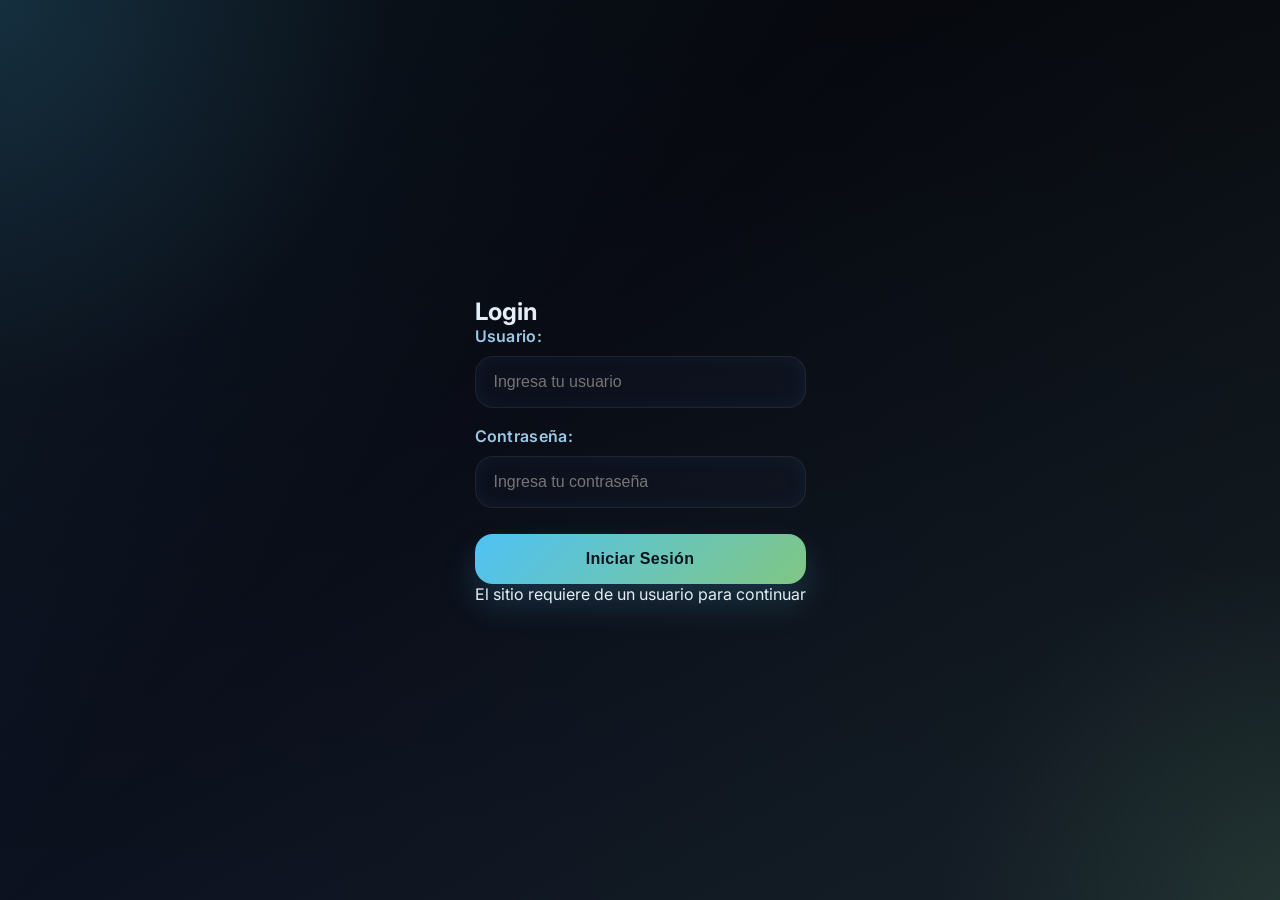
==== index.html @ cb645864 "Limpiando sitio de inicion de sesion" ====
<!DOCTYPE html>
<html lang="es">
<head>
<meta charset="UTF-8">
<meta name="viewport" content="width=device-width, initial-scale=1.0">
<title>Raulo Online</title>

<link href="https://fonts.googleapis.com/css2?family=Poppins:wght@700&family=Inter:wght@300;400&display=swap" rel="stylesheet">

<link rel="stylesheet" href="login.css">

</head>

<body>

<!-- 🔽 MODAL DE LOGIN -->
<div class="login-overlay" id="loginOverlay">
    <div class="login-container">
        <h2>Login</h2>
        <form id="loginForm" onsubmit="handleLogin(event)">
            <div class="form-group">
                <label for="username">Usuario:</label>
                <input type="text" id="username" placeholder="Ingresa tu usuario" required>
            </div>
            <div class="form-group">
                <label for="password">Contraseña:</label>
                <input type="password" id="password" placeholder="Ingresa tu contraseña" required>
            </div>
            <button type="submit" class="login-btn">Iniciar Sesión</button>
        </form>
        <p class="login-info">El sitio requiere de un usuario para continuar</p>
    </div>
</div>
</body>
</html>
---- login.css ----
* {
    box-sizing: border-box;
    margin: 0;
    padding: 0;
}

:root {
    color-scheme: dark;
    font-family: 'Inter', sans-serif;
    background: #080a12;
    color: #e6eef7;
}

body {
    min-height: 100vh;
    display: grid;
    place-items: center;
    background: radial-gradient(circle at top left, rgba(79, 195, 247, 0.14), transparent 25%),
                radial-gradient(circle at bottom right, rgba(129, 199, 132, 0.12), transparent 22%),
                linear-gradient(180deg, #07090f 0%, #0d1220 100%);
}

body::before {
    content: "";
    position: fixed;
    inset: 0;
    background: linear-gradient(135deg, rgba(79, 195, 247, 0.08), transparent 40%, rgba(129, 199, 132, 0.08));
    pointer-events: none;
}

.page-shell {
    width: min(100%, 440px);
    padding: 24px;
    position: relative;
    z-index: 1;
}

.login-card {
    background: rgba(12, 15, 26, 0.92);
    border: 1px solid rgba(255, 255, 255, 0.08);
    border-radius: 30px;
    box-shadow: 0 30px 80px rgba(0, 0, 0, 0.45), 0 0 0 1px rgba(79, 195, 247, 0.06);
    backdrop-filter: blur(20px);
    padding: 40px 32px;
    animation: appear 0.9s ease forwards;
}

.brand-block {
    display: inline-flex;
    align-items: baseline;
    gap: 0.5rem;
    margin-bottom: 24px;
}

.brand-label {
    font-size: 2rem;
    font-family: 'Poppins', sans-serif;
    letter-spacing: -0.06em;
    background: linear-gradient(135deg, #4fc3f7, #81c784);
    -webkit-background-clip: text;
    -webkit-text-fill-color: transparent;
}

.brand-tag {
    font-size: 1rem;
    color: #a2cfe0;
    text-transform: uppercase;
    letter-spacing: 0.2em;
}

.login-card h1 {
    font-size: clamp(2rem, 2.5vw, 2.4rem);
    margin-bottom: 12px;
    color: #f8fbff;
}

.lead {
    color: #a7b6ca;
    margin-bottom: 28px;
    line-height: 1.8;
}

.form-group {
    margin-bottom: 18px;
}

.form-group label {
    display: block;
    margin-bottom: 10px;
    color: #9cc8e7;
    font-weight: 600;
    letter-spacing: 0.02em;
}

.form-group input {
    width: 100%;
    padding: 16px 18px;
    border-radius: 18px;
    border: 1px solid rgba(255, 255, 255, 0.08);
    background: rgba(14, 17, 30, 0.95);
    color: #eef6ff;
    font-size: 1rem;
    box-shadow: inset 0 0 20px rgba(79, 195, 247, 0.06);
    transition: border-color 0.3s ease, transform 0.3s ease;
}

.form-group input:focus {
    outline: none;
    border-color: rgba(79, 195, 247, 0.8);
    transform: translateY(-1px);
}

.login-btn {
    width: 100%;
    display: inline-flex;
    justify-content: center;
    align-items: center;
    padding: 16px 20px;
    margin-top: 8px;
    border: none;
    border-radius: 18px;
    background: linear-gradient(135deg, #4fc3f7, #81c784);
    color: #08101d;
    font-weight: 700;
    font-size: 1rem;
    letter-spacing: 0.02em;
    cursor: pointer;
    box-shadow: 0 18px 35px rgba(79, 195, 247, 0.18);
    transition: transform 0.3s ease, box-shadow 0.3s ease, filter 0.3s ease;
}

.login-btn:hover {
    transform: translateY(-2px);
    box-shadow: 0 24px 48px rgba(79, 195, 247, 0.24);
    filter: saturate(1.05);
}

.login-btn:active {
    transform: translateY(0);
}

.disclaimer {
    margin-top: 24px;
    color: #8ea8c1;
    font-size: 0.92rem;
    line-height: 1.7;
    opacity: 0.85;
}

@keyframes appear {
    from {
        opacity: 0;
        transform: translateY(24px) scale(0.98);
    }
    to {
        opacity: 1;
        transform: translateY(0) scale(1);
    }
}

@media (max-width: 520px) {
    .login-card {
        padding: 28px 22px;
    }

    .brand-label {
        font-size: 1.75rem;
    }
}
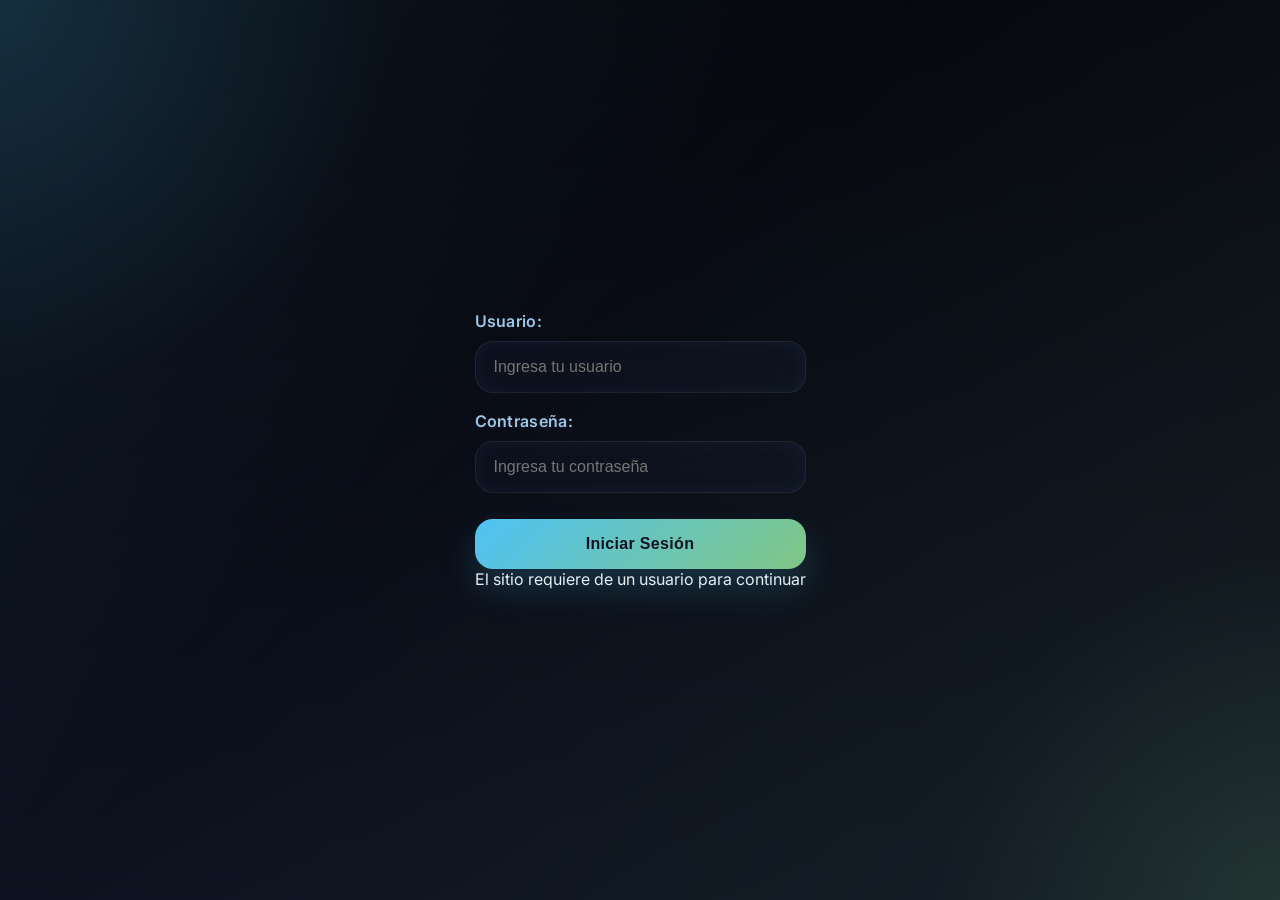
==== commit b712363e: "Modificando Login" ====
--- a/index.html
+++ b/index.html
@@ -16,7 +16,6 @@
 <!-- 🔽 MODAL DE LOGIN -->
 <div class="login-overlay" id="loginOverlay">
     <div class="login-container">
-        <h2>Login</h2>
         <form id="loginForm" onsubmit="handleLogin(event)">
             <div class="form-group">
                 <label for="username">Usuario:</label>
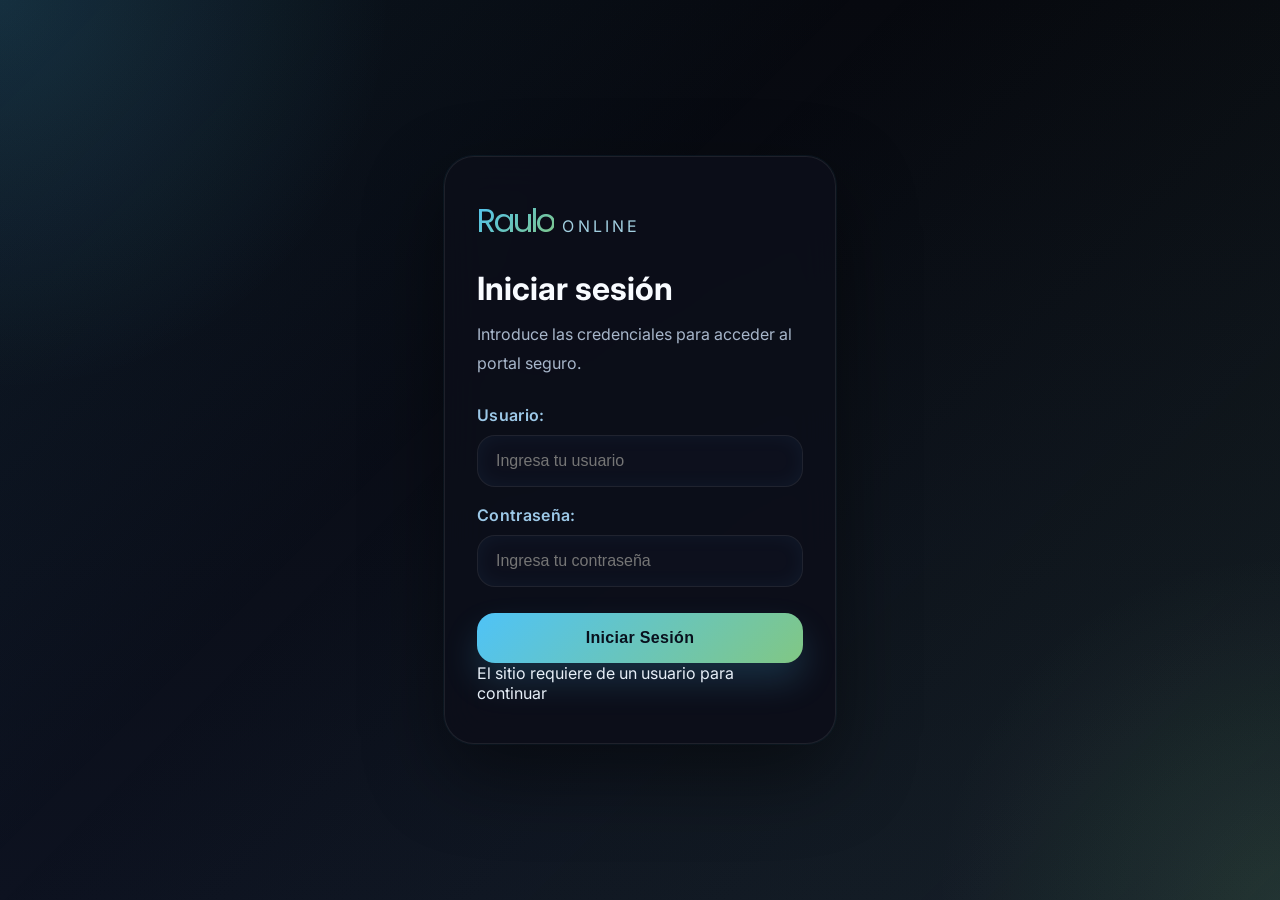
==== commit 78cf9a7b: "Creando usuarios en login Co-authored-by: Copilot <copilot@github.com>" ====
--- a/index.html
+++ b/index.html
@@ -6,17 +6,18 @@
 <title>Raulo Online</title>
 
 <link href="https://fonts.googleapis.com/css2?family=Poppins:wght@700&family=Inter:wght@300;400&display=swap" rel="stylesheet">
-
 <link rel="stylesheet" href="login.css">
-
 </head>
-
 <body>
-
-<!-- 🔽 MODAL DE LOGIN -->
-<div class="login-overlay" id="loginOverlay">
-    <div class="login-container">
-        <form id="loginForm" onsubmit="handleLogin(event)">
+<div class="page-shell">
+    <div class="login-card">
+        <div class="brand-block">
+            <span class="brand-label">Raulo</span>
+            <span class="brand-tag">Online</span>
+        </div>
+        <h1>Iniciar sesión</h1>
+        <p class="lead">Introduce las credenciales para acceder al portal seguro.</p>
+        <form id="loginForm">
             <div class="form-group">
                 <label for="username">Usuario:</label>
                 <input type="text" id="username" placeholder="Ingresa tu usuario" required>
@@ -30,5 +31,35 @@
         <p class="login-info">El sitio requiere de un usuario para continuar</p>
     </div>
 </div>
+<script>
+const validCredentials = [
+    { user: "admin", pass: "admin" }
+];
+
+function handleLogin(event) {
+    event.preventDefault();
+    const username = document.getElementById("username").value.trim().toLowerCase(); //
+    const password = document.getElementById("password").value;
+
+    const isValid = validCredentials.some(cred => cred.user === username && cred.pass === password);
+    if (!isValid) {
+        alert("Usuario o contraseña incorrectos. Intenta con admin/admin.");
+        document.getElementById("loginForm").reset();
+        return;
+    }
+
+    localStorage.setItem("isLoggedIn", "true");
+    localStorage.setItem("username", username);
+    window.location.href = "portal.html";
+}
+
+window.addEventListener("load", () => {
+    if (localStorage.getItem("isLoggedIn") === "true") {
+        window.location.href = "portal.html";
+        return;
+    }
+    document.getElementById("loginForm").addEventListener("submit", handleLogin);
+});
+</script>
 </body>
 </html>
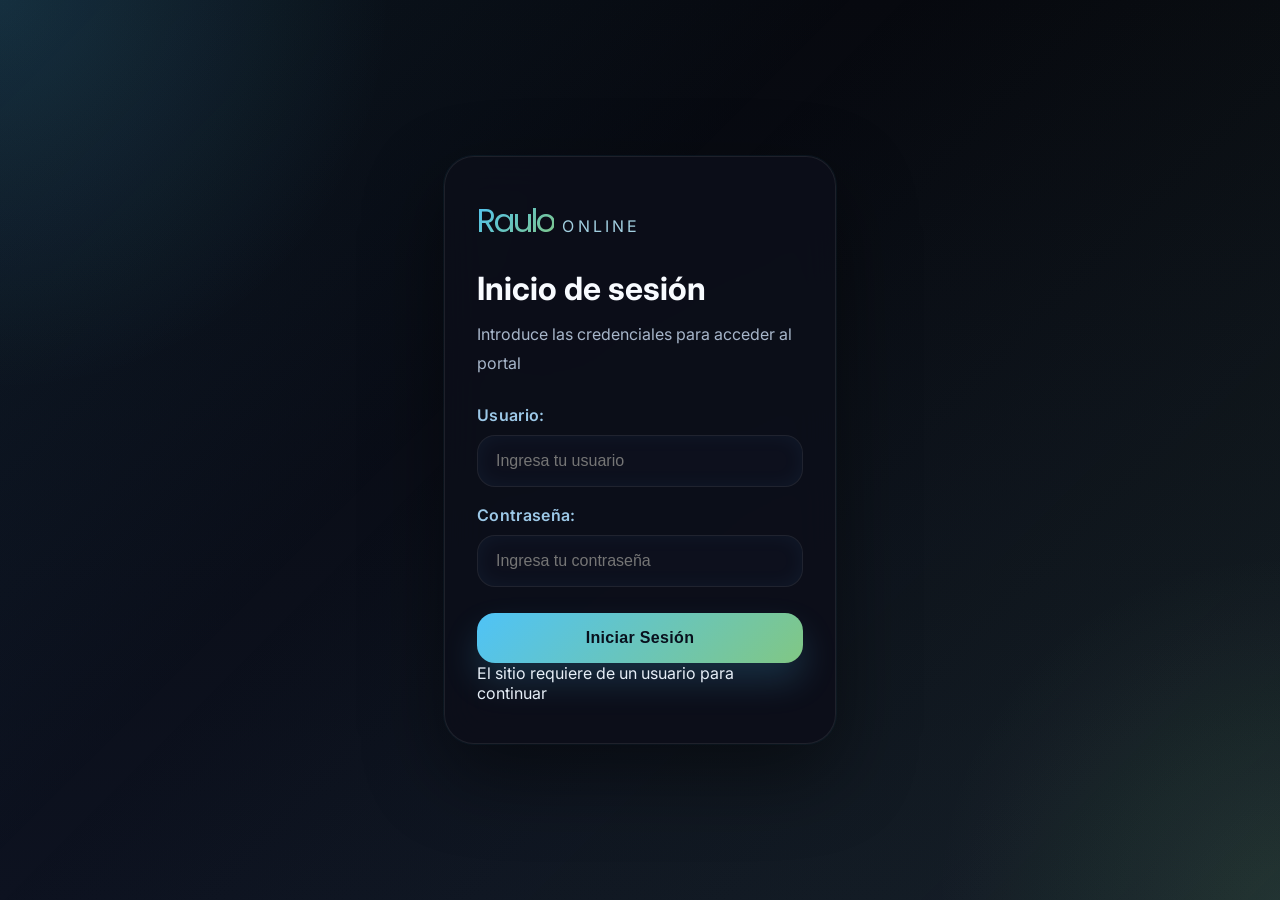
==== commit 70ea13ee: "traducción de sitio a español MX" ====
--- a/index.html
+++ b/index.html
@@ -15,8 +15,8 @@
             <span class="brand-label">Raulo</span>
             <span class="brand-tag">Online</span>
         </div>
-        <h1>Iniciar sesión</h1>
-        <p class="lead">Introduce las credenciales para acceder al portal seguro.</p>
+        <h1>Inicio de sesión</h1>
+        <p class="lead">Introduce las credenciales para acceder al portal</p>
         <form id="loginForm">
             <div class="form-group">
                 <label for="username">Usuario:</label>
@@ -38,7 +38,7 @@
 
 function handleLogin(event) {
     event.preventDefault();
-    const username = document.getElementById("username").value.trim().toLowerCase(); //
+    const username = document.getElementById("username").value.trim().toLowerCase();
     const password = document.getElementById("password").value;
 
     const isValid = validCredentials.some(cred => cred.user === username && cred.pass === password);
@@ -48,18 +48,18 @@
         return;
     }
 
-    localStorage.setItem("isLoggedIn", "true");
-    localStorage.setItem("username", username);
+    sessionStorage.setItem("isLoggedIn", "true");
+    sessionStorage.setItem("username", username);
     window.location.href = "portal.html";
 }
 
 window.addEventListener("load", () => {
-    if (localStorage.getItem("isLoggedIn") === "true") {
-        window.location.href = "portal.html";
-        return;
-    }
+    localStorage.removeItem("isLoggedIn");
+    localStorage.removeItem("username");
+    sessionStorage.removeItem("isLoggedIn");
+    sessionStorage.removeItem("username");
     document.getElementById("loginForm").addEventListener("submit", handleLogin);
 });
 </script>
 </body>
-</html>+</html>
--- a/login.css
+++ b/login.css
@@ -166,4 +166,4 @@
     .brand-label {
         font-size: 1.75rem;
     }
-}
+}
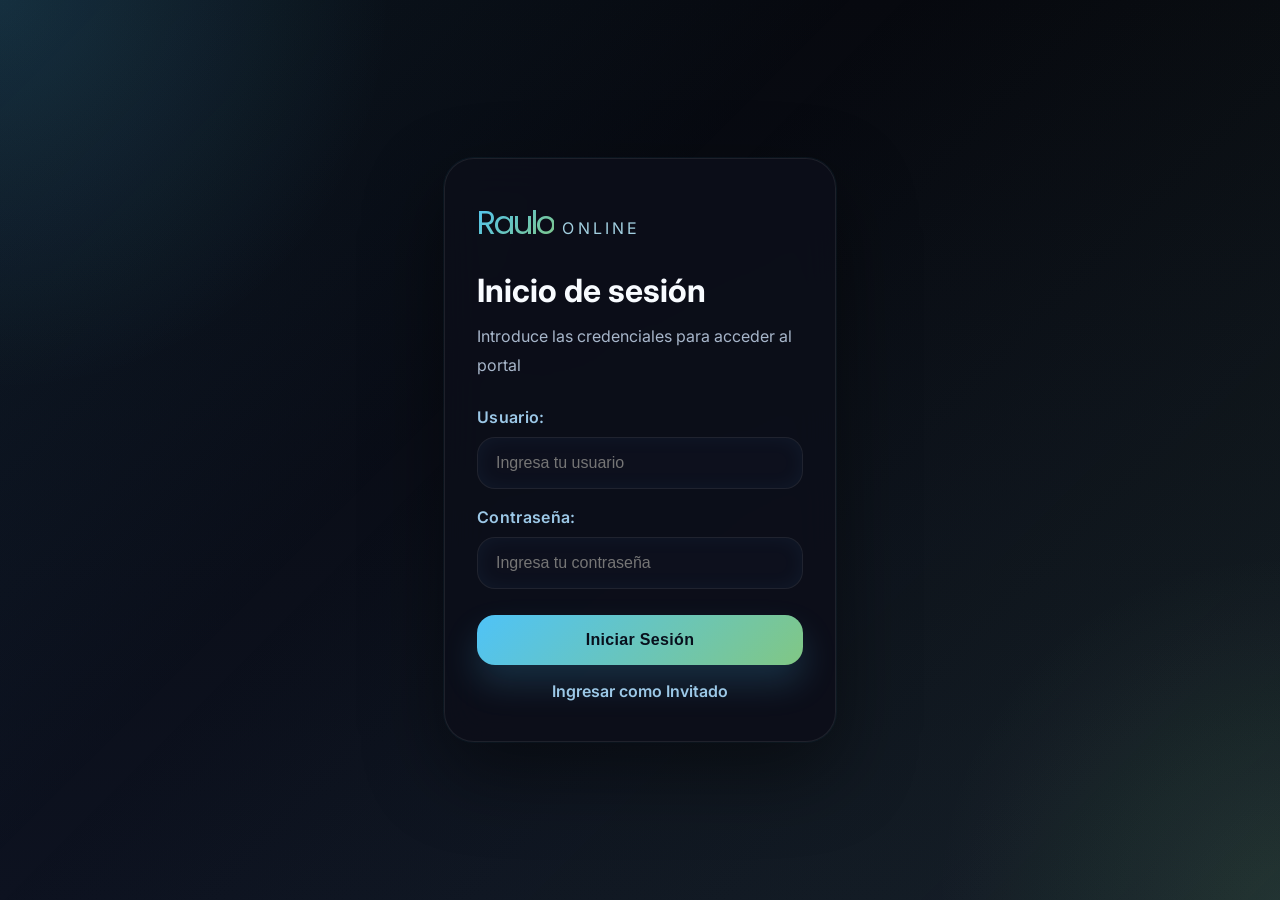
==== commit db925d11: "Actualización de iconos y corrección de errores" ====
--- a/index.html
+++ b/index.html
@@ -27,8 +27,9 @@
                 <input type="password" id="password" placeholder="Ingresa tu contraseña" required>
             </div>
             <button type="submit" class="login-btn">Iniciar Sesión</button>
+            <a href="portal.html" class="guest-link" id="guestAccess">Ingresar como Invitado</a>
         </form>
-        <p class="login-info">El sitio requiere de un usuario para continuar</p>
+ <!-- <p class="login-info">El sitio requiere de un usuario para continuar</p> -->
     </div>
 </div>
 <script>
@@ -59,6 +60,10 @@
     sessionStorage.removeItem("isLoggedIn");
     sessionStorage.removeItem("username");
     document.getElementById("loginForm").addEventListener("submit", handleLogin);
+    document.getElementById("guestAccess").addEventListener("click", () => {
+        sessionStorage.setItem("isLoggedIn", "true");
+        sessionStorage.setItem("username", "invitado");
+    });
 });
 </script>
 </body>
--- a/login.css
+++ b/login.css
@@ -139,6 +139,21 @@
     transform: translateY(0);
 }
 
+.guest-link {
+    display: block;
+    margin-top: 16px;
+    color: #9cc8e7;
+    font-weight: 600;
+    text-align: center;
+    text-decoration: none;
+    transition: color 0.25s ease, transform 0.25s ease;
+}
+
+.guest-link:hover {
+    color: #81c784;
+    transform: translateY(-1px);
+}
+
 .disclaimer {
     margin-top: 24px;
     color: #8ea8c1;
@@ -166,4 +181,4 @@
     .brand-label {
         font-size: 1.75rem;
     }
-}+}
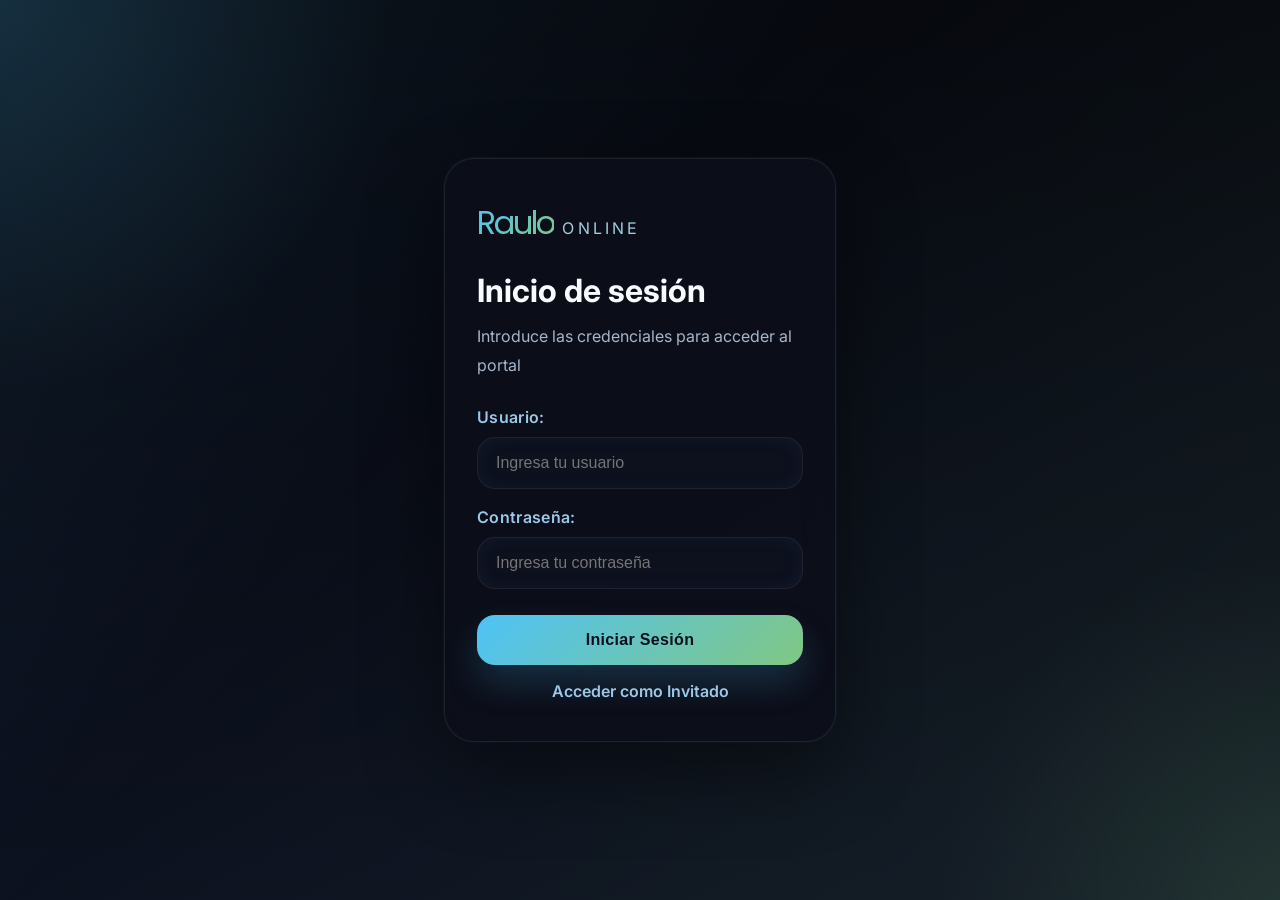
==== commit 80cbce69: "Correccion de errores de sesion" ====
--- a/index.html
+++ b/index.html
@@ -27,9 +27,9 @@
                 <input type="password" id="password" placeholder="Ingresa tu contraseña" required>
             </div>
             <button type="submit" class="login-btn">Iniciar Sesión</button>
-            <a href="portal.html" class="guest-link" id="guestAccess">Ingresar como Invitado</a>
+            <a href="portal.html" class="guest-link" id="guestAccess">Acceder como Invitado</a>
         </form>
- <!-- <p class="login-info">El sitio requiere de un usuario para continuar</p> -->
+ <!-- <p class="login-info">El sitio requiere de un usuario para continuar...</p> -->
     </div>
 </div>
 <script>
